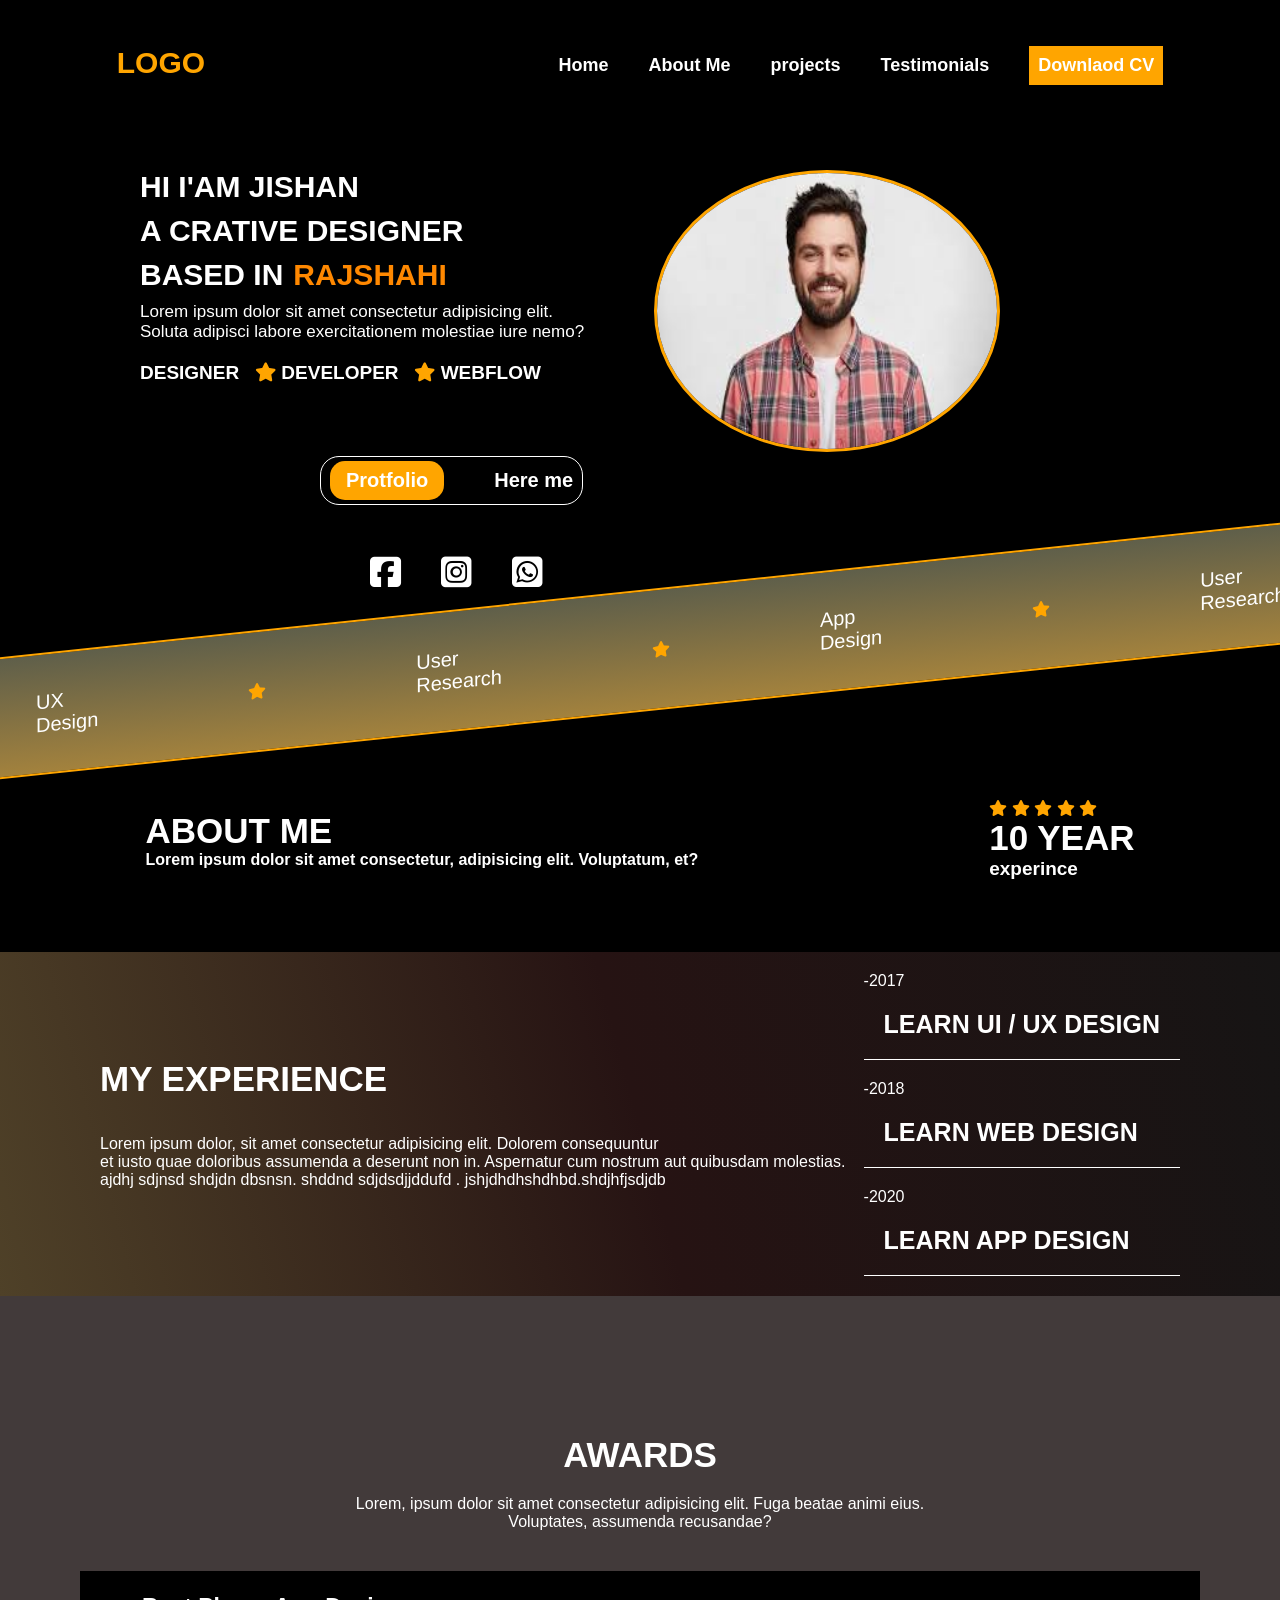
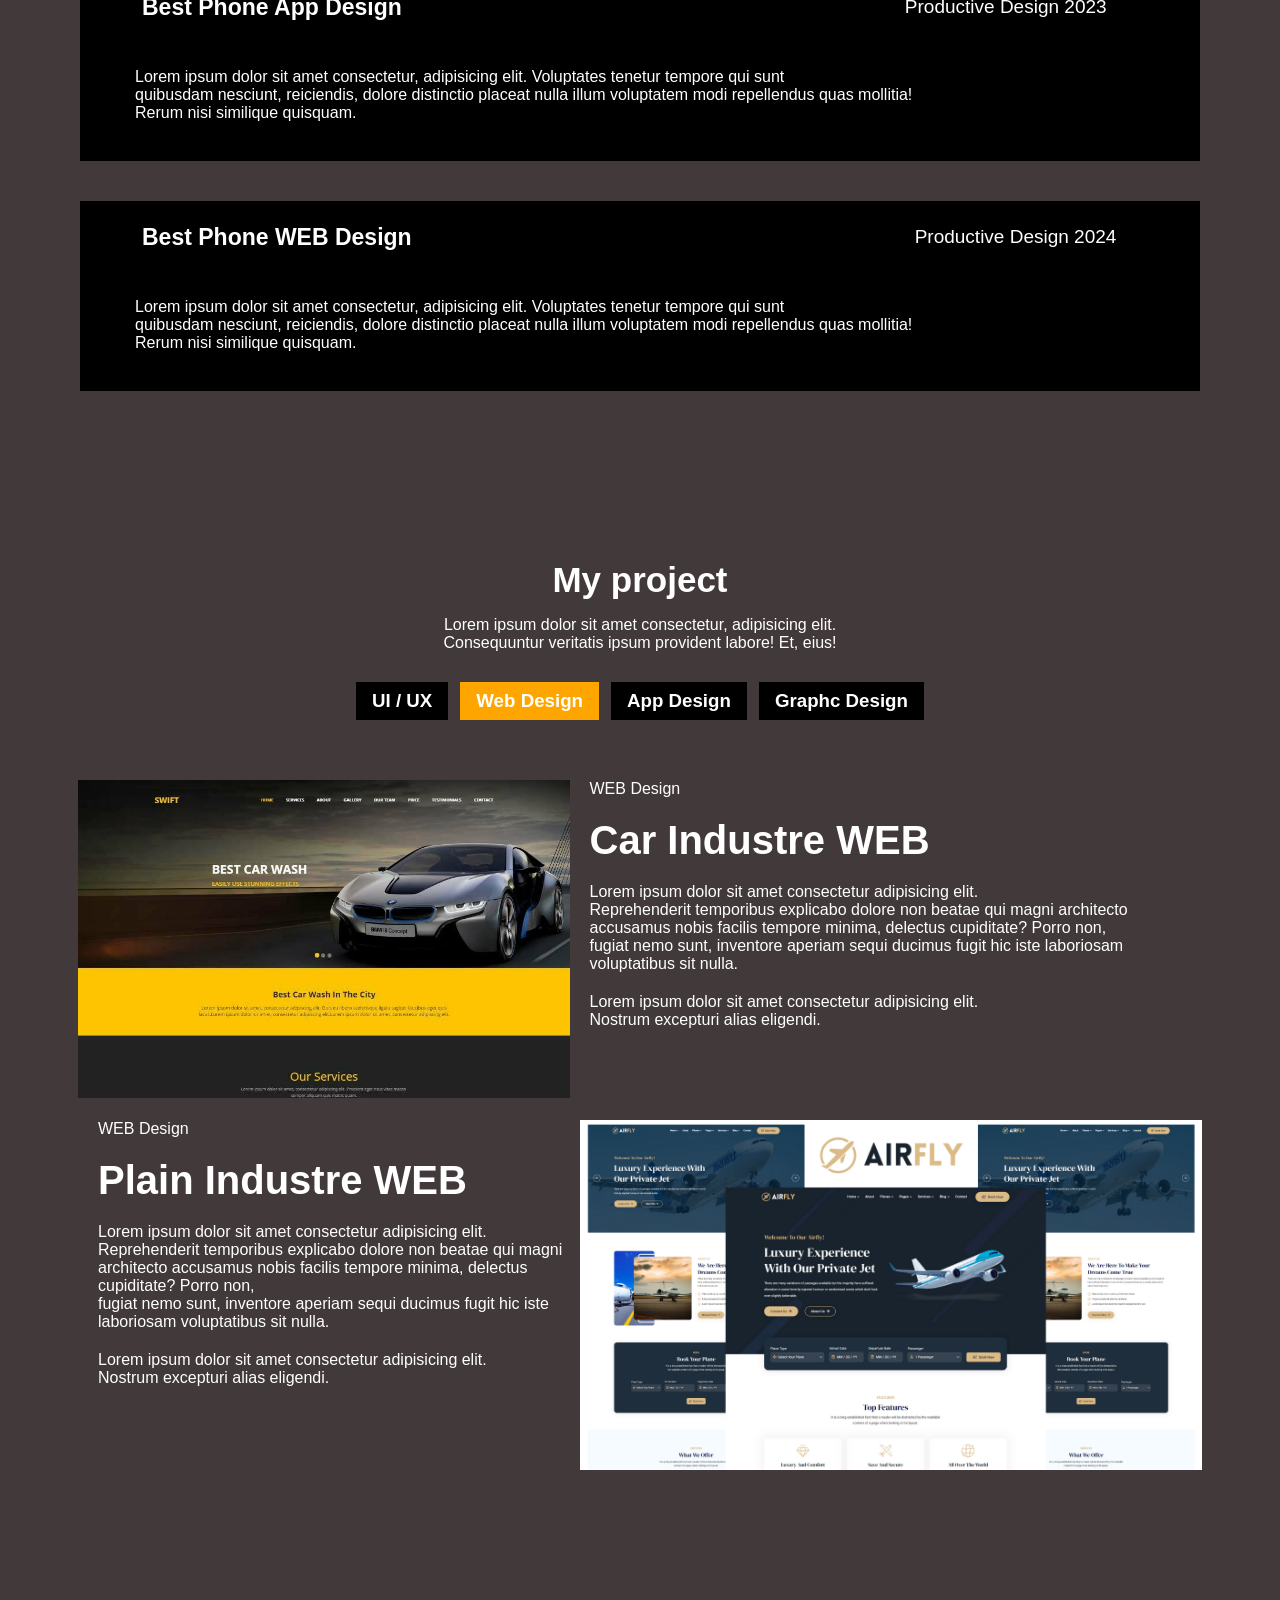
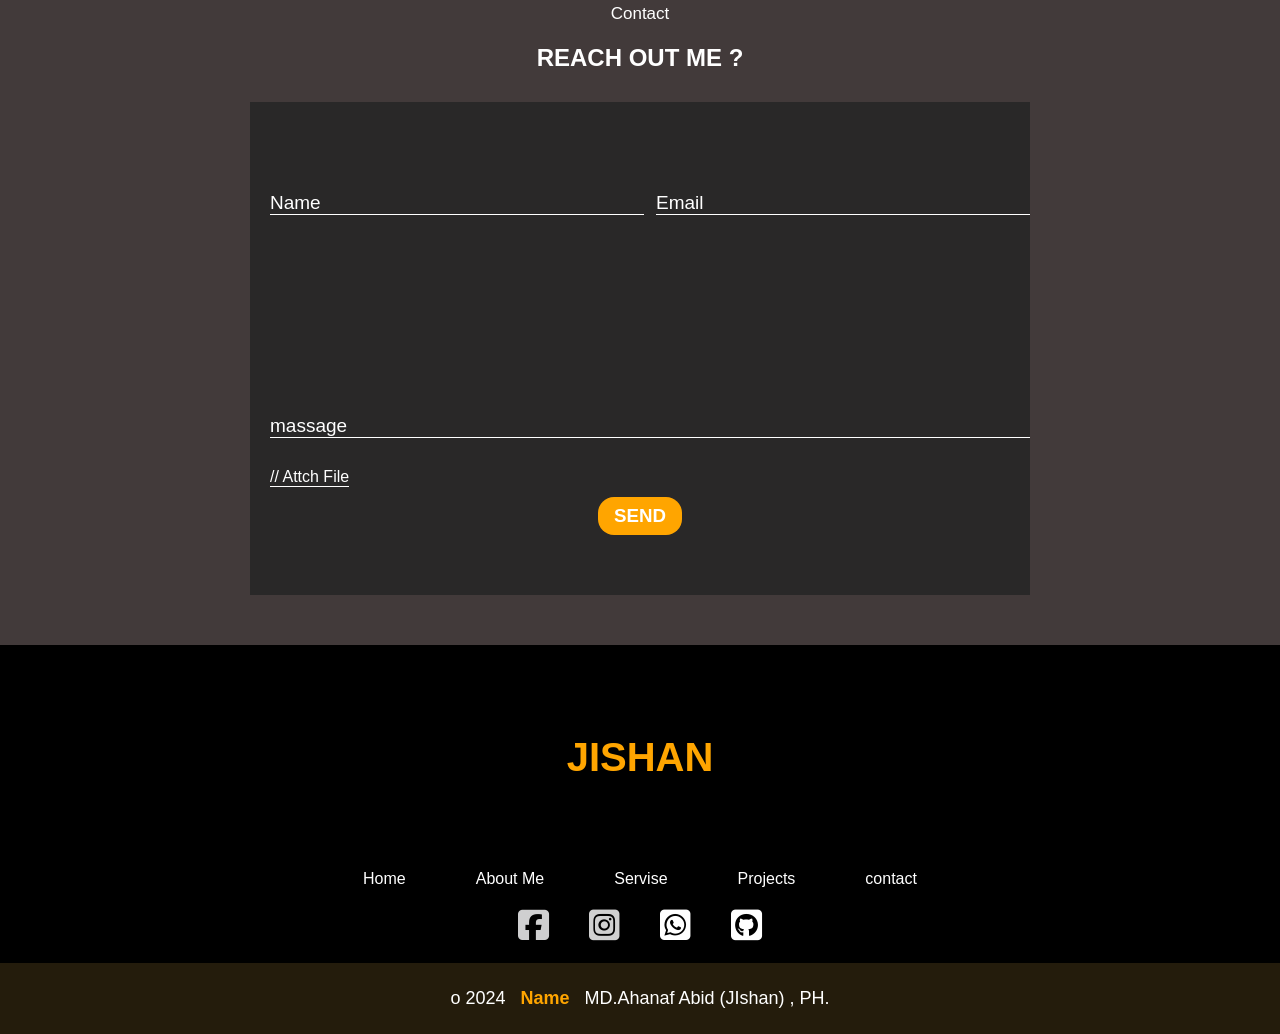
==== assignment.html @ e11bf835 "first commit" ====
<!DOCTYPE html>
<html lang="en">
<head>
    <meta charset="UTF-8">
    <meta name="viewport" content="width=device-width, initial-scale=1.0">
    <title>Jishan</title>
    <link rel="stylesheet" href="assignment.css">
    <link rel="stylesheet" href="https://cdnjs.cloudflare.com/ajax/libs/font-awesome/6.5.2/css/all.min.css" integrity="sha512-SnH5WK+bZxgPHs44uWIX+LLJAJ9/2PkPKZ5QiAj6Ta86w+fsb2TkcmfRyVX3pBnMFcV7oQPJkl9QevSCWr3W6A==" crossorigin="anonymous" referrerpolicy="no-referrer" />
    <link rel="stylesheet" href="https://cdnjs.cloudflare.com/ajax/libs/font-awesome/6.5.2/css/all.min.css" integrity="sha512-SnH5WK+bZxgPHs44uWIX+LLJAJ9/2PkPKZ5QiAj6Ta86w+fsb2TkcmfRyVX3pBnMFcV7oQPJkl9QevSCWr3W6A==" crossorigin="anonymous" referrerpolicy="no-referrer" />
</head>
<body>
<!-- stard -->
<header> 


<div class="header_container">

    <nav class="navbar_section">
        <div class="nav_container">
            <h3 style="margin-right: 120px;">LOGO</h3>

            <div class="without_logo">
                <h4>Home</h4>
            <h4>About Me</h4>
            <h4>projects</h4>
            <h4>Testimonials</h4>
            <h4 class="button">Downlaod CV</h4>
            </div>
        </div>
    </nav>

<section class="banner_section">


    <div class="banner_title_and_img_container">


        <div class="texts_img_flex">

<div class="texts">


    <div class="head_title">
        <h3>hi i'am   jishan </h3>
        <h3> a  crative   designer </h3>

        
    <div style="display: flex; gap: 10px;">
        <h3>BASED IN</h3>
        <h3 style="color: rgb(255, 136, 0);">RAJSHAHI</h3>

    </div>

    </div>


        <p>Lorem ipsum dolor sit amet consectetur adipisicing elit. <br> Soluta adipisci labore exercitationem molestiae iure nemo?</p>

        <div class="banner_skills">
            <h3>designer &nbsp;  <i style="color: orange;" class="fa-solid fa-star"></i> developer &nbsp;  <i style="color: orange;" class="fa-solid fa-star"></i> webflow</h3>
        </div>

</div>
    


<div class="image">
    <img src="./image/man.jpg" alt="">
</div>


        </div>




    <div class="banner_buttol">
        <h4 style="padding: 8px 16px; background-color: orange; border-radius: 15px;">Protfolio</h4>
        <h4>Here me</h4>
    </div>

    <div class="banner_icons">
        <i style="color: rgb(255, 255, 255); font-size:35px;" class="fa-brands fa-square-facebook"></i>
        <i style="color: rgb(255, 255, 255); font-size:35px;" class="fa-brands fa-square-instagram"></i>
        <i style="color:rgb(255, 255, 255); font-size:35px;" class="fa-brands fa-square-whatsapp"></i>
    </div>

</div>


    <div class="roted">
        <p>UX Design </p>
        <i style="color: orange;" class="fa-solid fa-star"></i>
        <p> User Research  </p>
        <i style="color: orange;" class="fa-solid fa-star"></i>
        <p>App Design </p>
        <i style="color: orange;" class="fa-solid fa-star"></i>
        <p> User Research  </p>
        
    </div>

    <div class="about_me_container">
        <div class="about_text">
            <h3 style="font-size: 35px;">ABOUT ME</h3>
            <p>Lorem ipsum dolor sit amet consectetur, adipisicing elit. Voluptatum, et?</p>
        </div>
        <div class="logos">
            <i style="color: orange;" class="fa-solid fa-star"></i>
            <i style="color: orange;" class="fa-solid fa-star"></i>
            <i style="color: orange;" class="fa-solid fa-star"></i>
            <i style="color: orange;" class="fa-solid fa-star"></i>
            <i style="color: orange;" class="fa-solid fa-star"></i>
            <h3 class="for_call_screen" style="font-size: 35px;">10 YEAR </h3>
            <p class="for_call_screen" style="font-size: 19px;">experince</p>
        </div>
    </div>
</section>



</header>
<!-- end -->


<!-- start -->
<main>

    <section class="experience_">
        <div class="my_experience_container">

            <div class="experience_text">
                <h2 style="font-size: 35px;">MY EXPERIENCE</h2>
                <br>
                <br>
                <p>Lorem ipsum dolor, sit amet consectetur adipisicing elit. Dolorem consequuntur <br> et iusto quae doloribus assumenda a deserunt non in. Aspernatur cum nostrum aut quibusdam molestias. <br> ajdhj sdjnsd shdjdn dbsnsn. shddnd sdjdsdjjddufd . jshjdhdhshdhbd.shdjhfjsdjdb</p>
            </div>
    
                <div class="yexrs">
                    <p>-2017</p>
                    <h3>LEARN UI / UX DESIGN</h3>
                    <p style=" border-bottom:1px solid white ;"></p>
                    <p>-2018  </p>
                    <h3>LEARN WEB DESIGN</h3>
                    <p style=" border-bottom:1px solid white ;"></p>
                    <p>-2020</p>
                    <h3>LEARN APP DESIGN</h3>
                    <p style=" border-bottom:1px solid white ;"></p>
                </div>
    
        </div>
    </section>

    <section class="award_container">
        <div class="awards">
            <h2 style="font-size: 35px;">AWARDS</h2>
            <p>Lorem, ipsum dolor sit amet consectetur adipisicing elit. Fuga beatae animi eius. <br> Voluptates, assumenda recusandae?</p>
        </div>

        <div class="award">
            <div class="award_text" style="display: flex;gap: 40%; align-items: center;">
                <h4 style="margin-left: 62px; font-size: 23px; ">Best Phone App Design</h4>
                <p style="font-size: 19px;">Productive Design 2023</p>
            </div>
            <p>Lorem ipsum dolor sit amet consectetur, adipisicing elit. Voluptates tenetur tempore qui sunt <br> quibusdam nesciunt, reiciendis, dolore distinctio placeat nulla illum voluptatem modi repellendus quas mollitia! <br> Rerum nisi similique quisquam.</p>
        </div>

        <div class="award">
            <div style="display: flex;gap: 40%; align-items: center;">
                <h4 style="margin-left: 62px; font-size: 23px;">Best Phone WEB Design</h4>
                <p style="font-size: 19px;">Productive Design 2024</p>
            </div>
            <p>Lorem ipsum dolor sit amet consectetur, adipisicing elit. Voluptates tenetur tempore qui sunt <br> quibusdam nesciunt, reiciendis, dolore distinctio placeat nulla illum voluptatem modi repellendus quas mollitia! <br> Rerum nisi similique quisquam.</p>
        </div>

        
    </section>


    <section class="projects">

        <div class="projects_title">
            <h2>My project</h2>
            <p>Lorem ipsum dolor sit amet consectetur, adipisicing elit. <br> Consequuntur veritatis ipsum provident labore! Et, eius!</p>
        </div>
        <div class="buttons">
            <h3>UI / UX</h3>
            <h3 style="background-color: orange;">Web Design</h3>
            <h3>App Design</h3>
            <h3>Graphc Design</h3>
            
        </div>



        <section class="projects_with_img_container">
            

        <div class="img_title">

            <div class="img_">
                <img src="./image/web_car.jpg" alt="">
            </div>
            <div class="text_">
                <p>WEB Design</p>
            <h2>Car Industre WEB</h2>
            <p>Lorem ipsum dolor sit amet consectetur adipisicing elit. <br> Reprehenderit temporibus explicabo dolore non beatae qui magni architecto accusamus nobis facilis tempore minima, delectus cupiditate? Porro non, <br> fugiat nemo sunt, inventore aperiam sequi ducimus fugit hic iste laboriosam voluptatibus sit nulla.</p> <p>Lorem ipsum dolor sit amet consectetur adipisicing elit. <br> Nostrum excepturi alias eligendi.</p>
            </div>
        </div>
<br>


        <div class="img_title">

           
            <div class="text_">
                <p>WEB Design</p>
            <h2>Plain Industre WEB</h2>
            <p>Lorem ipsum dolor sit amet consectetur adipisicing elit. <br> Reprehenderit temporibus explicabo dolore non beatae qui magni architecto accusamus nobis facilis tempore minima, delectus cupiditate? Porro non, <br> fugiat nemo sunt, inventore aperiam sequi ducimus fugit hic iste laboriosam voluptatibus sit nulla.</p> <p>Lorem ipsum dolor sit amet consectetur adipisicing elit. <br> Nostrum excepturi alias eligendi.</p>
            </div>

            <div class="img_">
                <img src="./image/web_plane.webp" alt="">
            </div>
        </div>
        </section>


  

            <section style="padding-bottom: 50px;" class="input_container">
                <div class="contact">
                    <p style="font-size: 17px;">Contact</p>
                    <h2>REACH OUT ME ?</h2>
                </div>

               <div class="full_input_container">

                <div class="input_box">
                    <div class="name">
                        <p>Name</p>
                    </div>
                    <div class="email">
                        <p>Email</p>
                    </div>
                </div>
                <div class="massage">
                    <p>massage</p>
                </div>
                <p style="margin-left: 20px; padding-top: 30px; border-bottom: 1px solid white; width: fit-content;">// Attch File</p>
                
                <div class="send_container">
                    <h3 class="send_button">SEND</h3>
                </div>

               </div>
                    
            </section>


    </section>

</main>
<!-- end -->

<!-- start -->
<footer class="footer_items_container">
    <div class="up_footer">
        <h1 style="font-size: 40px;" class="name_">JISHAN</h1>

        <div class="items">
            <p>Home</p>
            <p>About Me</p>
            <p>Servise</p>
            <p>Projects</p>
            <p>contact</p>
        </div>
        <div class="icons_container">
            <i style="color: rgba(254, 254, 255, 0.815); font-size:35px;" class="fa-brands fa-square-facebook"></i>
            <i style="color: rgba(255, 255, 255, 0.815); font-size:35px;" class="fa-brands fa-square-instagram"></i>
            <i style="color:#ffffff; font-size:35px;" class="fa-brands fa-square-whatsapp"></i>
            <i style="color:#ffffff; font-size:35px;" class="fa-brands fa-square-github"></i>
        </div>
        <div class="bottom_footer_container">
        <p>o 2024</p>
        <p class="name_">Name</p>
        <p>MD.Ahanaf Abid (JIshan) , PH.</p>
        </div>
    </div>
</footer>
<!-- end -->
</body>
</html>
---- assignment.css ----
*{
    padding: 0px;
    margin: 0px;
    color: white;
    font-family: 'Segoe UI', Tahoma, Geneva, Verdana, sans-serif;
}
body{
    width: 100%;
}

.header_container{
    background: rgb(0, 0, 0);
    height: 100%;
    padding-bottom: 72px;
}


/* nave bar start */
.nav_container{
    display: flex;
    justify-content: space-around;
    padding-top:46px;  
    /* margin-right: 120px; */
    font-size: 18px;

}
.without_logo{
    display: flex;
    gap: 40px;
    align-items: center;
}
.nav_container h3{
    color: orange;
    font-size: 30px;
    font-weight: 900;

}
.button{
    background-color: orange;
    color: white;
    padding:9px;
}
/* nave bar compleat */

/* start banner */
.banner_title_and_img_container{
    margin-top: 85px;
    margin-left: 140px;
    text-align: start;

}
.head_title{
    display: flex;
    flex-direction: column;
    gap: 10px;
}
.banner_title_and_img_container h3{
     text-transform: uppercase;
    font-size: 30px;
}
.banner_title_and_img_container p{
    margin-top: 10px;
    font-size: 17px;
}
.texts_img_flex{
    display: flex;
    justify-content: space-between;
}
.image img{
    margin-right: 280px;
    height: 276px;
    width: 340px;
    border-radius: 50%;
    border: 3px solid orange;
}
.banner_skills h3{
    font-size: 19px;
    margin-top: 20px;
}
.banner_buttol{
    display: flex;
    gap: 50px;
    margin-left: 180px;
    font-size: 20px;
    padding: 4px 9px;
    border: 1px solid rgb(255, 255, 255);
    border-radius: 19px;
    width: fit-content;
    align-items: center;
    /* justify-content: start; */
}
.banner_icons {
    display: flex;
    flex-direction: row;
    gap: 40px;
    margin-top: 50px;
    margin-left: 230px;
}

.roted{
    margin-top: 0px;
    display: flex;
    justify-content: space-between;
    gap: 140px;
    padding: 26px;
    border-top: 2px solid orange;
    border-bottom: 2px solid orange;
    background: linear-gradient(rgb(95, 95, 74), rgb(163, 130, 61));
    align-items: center;
    transform: skewY(-186deg);
}
.roted p{
    font-size: 20px;
    padding: 10px 10px;
}
.about_me_container{
    margin-top: 88px;
    align-items: center;
    display: flex;
    justify-content: space-around;
    font-weight: bolder;
}
/* end banner */



/* start */
.my_experience_container{
    height: 100%;
    background: linear-gradient(255deg,rgb(22, 20, 20),rgb(38, 19, 19), rgb(79, 65, 40));
    padding: 20px 100px;
    display: flex;
    justify-content: space-between;
    align-items: center;
}
.yexrs{
    display: flex;
    flex-direction: column;
    gap: 20px;
}
.yexrs h3{
    padding: 0px 20px;
    font-size: 25px;
}
/* end */


/* start */
.award_container{
    padding: 19px 80px;
    background:  rgb(66, 58, 58);
}

.awards{
    text-align: center;
    align-items: center;
}
.awards h2{
    font-size: 20px;
    margin-top: 100px ;
    padding: 20px;
}
.award{
    background-color:rgb(0, 0, 0); 
    height: 190px;
    margin-top: 40px;
}
.award p{
    margin: 25px 55px;

}
/* end */


/* stard */

.projects{
    height: 100%;
    background: rgb(66, 58, 58);
}
.projects_title{
    text-align: center;
    padding-top:150px ;
}
.projects_title h2{
    font-size: 35px;
    padding-bottom: 16px;
}
.buttons{
    display: flex;
    padding: 30px;
    justify-content: center;
    align-items: center;
    gap: 12px;
}
.buttons h3{
    padding: 8px 16px;
    background-color: black;
    
}
.projects_with_img_container{
    padding: 30px 78px;
}
.img_title{
    display: flex;
    /* align-items: center; */
}
.img_ img{
    width: 100%;
}
.text_{
    display: flex;
    /* justify-content: start; */
    flex-direction: column;
    margin-left: 20px;
    gap: 20px;
}
.text_ h2{
    font-size: 40px;
}
/* end */



/* start */
.contact{
    text-align: center;
    padding-top: 100px;
    display: flex;
    flex-direction: column;
    gap: 20px;
}
.full_input_container{
    margin: 0px 250px;
    padding-bottom:  60px;
    background-color: rgb(41, 40, 40);
}
.input_box{
    margin-top: 30px;
    padding-top: 90px;
  
    height: 100%;
    /* width: 100%; */
    text-align: center;
    display: flex;
    justify-content: space-between;
    justify-content: center;
    gap: 12px;
}
.name{
    font-size:19px ;
    margin-left: 20px;
    width: 50%;
    margin-bottom: 200px;
    border-bottom: 1px solid white;
    display: flex;
    justify-content: space-between;
}
.email{
    font-size:19px ;
    width: 50%;
    margin-bottom: 200px;
    border-bottom: 1px solid white;
    display: flex;
    justify-content: space-between;
}
.massage{
    font-size:19px ;
    text-align: center;
    display: flex;
    margin-left: 20px;
    border-bottom: 1px solid white;
}
.send_container{
    margin-top: 10px;
    display: flex;
    justify-content: center;
}
.send_button{
    padding: 8px 16px;
    background: orange;
    border-radius: 16px;
}
/* end */


/* start */
.footer_items_container{
    height: 100%;
    background: black;
}
.up_footer h1{
    text-align: center;
    padding: 90px;
}
.items{
    display: flex;
    justify-content: center;
    gap: 70px;
}
.icons_container{
    padding: 20px;
    display: flex;
    justify-content: center;
    gap: 40px;
}
.bottom_footer_container{
    background-color: rgb(36, 28, 12);
    padding: 25px;
    display: flex;
    justify-content: center;
    gap: 15px;

}
.name_{
    color: orange;
    font-size: 19px;
    font-weight: bolder;
}
.bottom_footer_container p{
    font-size: 18px;
}
/* end */









/* for phone */

@media only screen and (min-width:200px) and (max-width:611px){
    *{
        font-family: none;
    }
    
    body{
        width: 100%;
    }
    .header_container{
        justify-content: center;
    }
    .without_logo{
        /* display: none; */
        gap: 20px;
    }
    .button{
        padding: 3px 3px;
    }
    .nav_container h3{
      display: none;
    }
    .banner_title_and_img_container{
        margin-left: 100px;
    }
    .head_title h3{
        font-size: 25px;
    }
    .image img{
        width: fit-content;
        height: fit-content;
    }
    .texts_img_flex{
        flex-direction: column;
        /* align-items: center; */
    }
    .banner_buttol{
        margin: 0px;
    }
    .banner_icons{
        margin-left: 40px;
    }
    .roted{
        display: none;
    }
    .about_me_container{
        flex-direction: column;
        text-align: center;
        gap: 45px;
    }
    .about_text{
        font-size: 20px;
    }
    .for_call_screen{
        font-size:27px ;
    }
    .my_experience_container{
        flex-direction: column;
        text-align: center;
        gap: 52px;

    }
    .award_container{
        padding: 0px 0px;
    }
    .award_text{
        gap: 0px;
        margin-top: 0px;

    }
    .award{
        font-size: inherit;
        padding: 50% 0%;
    }
    .awards h2{
        margin-top: 0px;
    }
    .buttons{
        font-size: 15px;
    }
    .projects_with_img_container{
        padding-left: 40px;
        padding-right: 40px;
    }
    .text_ h2{
        font-size: 27px;
    }
    .full_input_container{
        margin: 0px 0px;
    }
    .up_footer h1{
        padding-top: 100px;
    }
    .items{
        flex-direction: column;
        text-align: center;
        gap: 12px;
    }
    .items{
        gap: 20;
        font-size: 23px;
    }



}
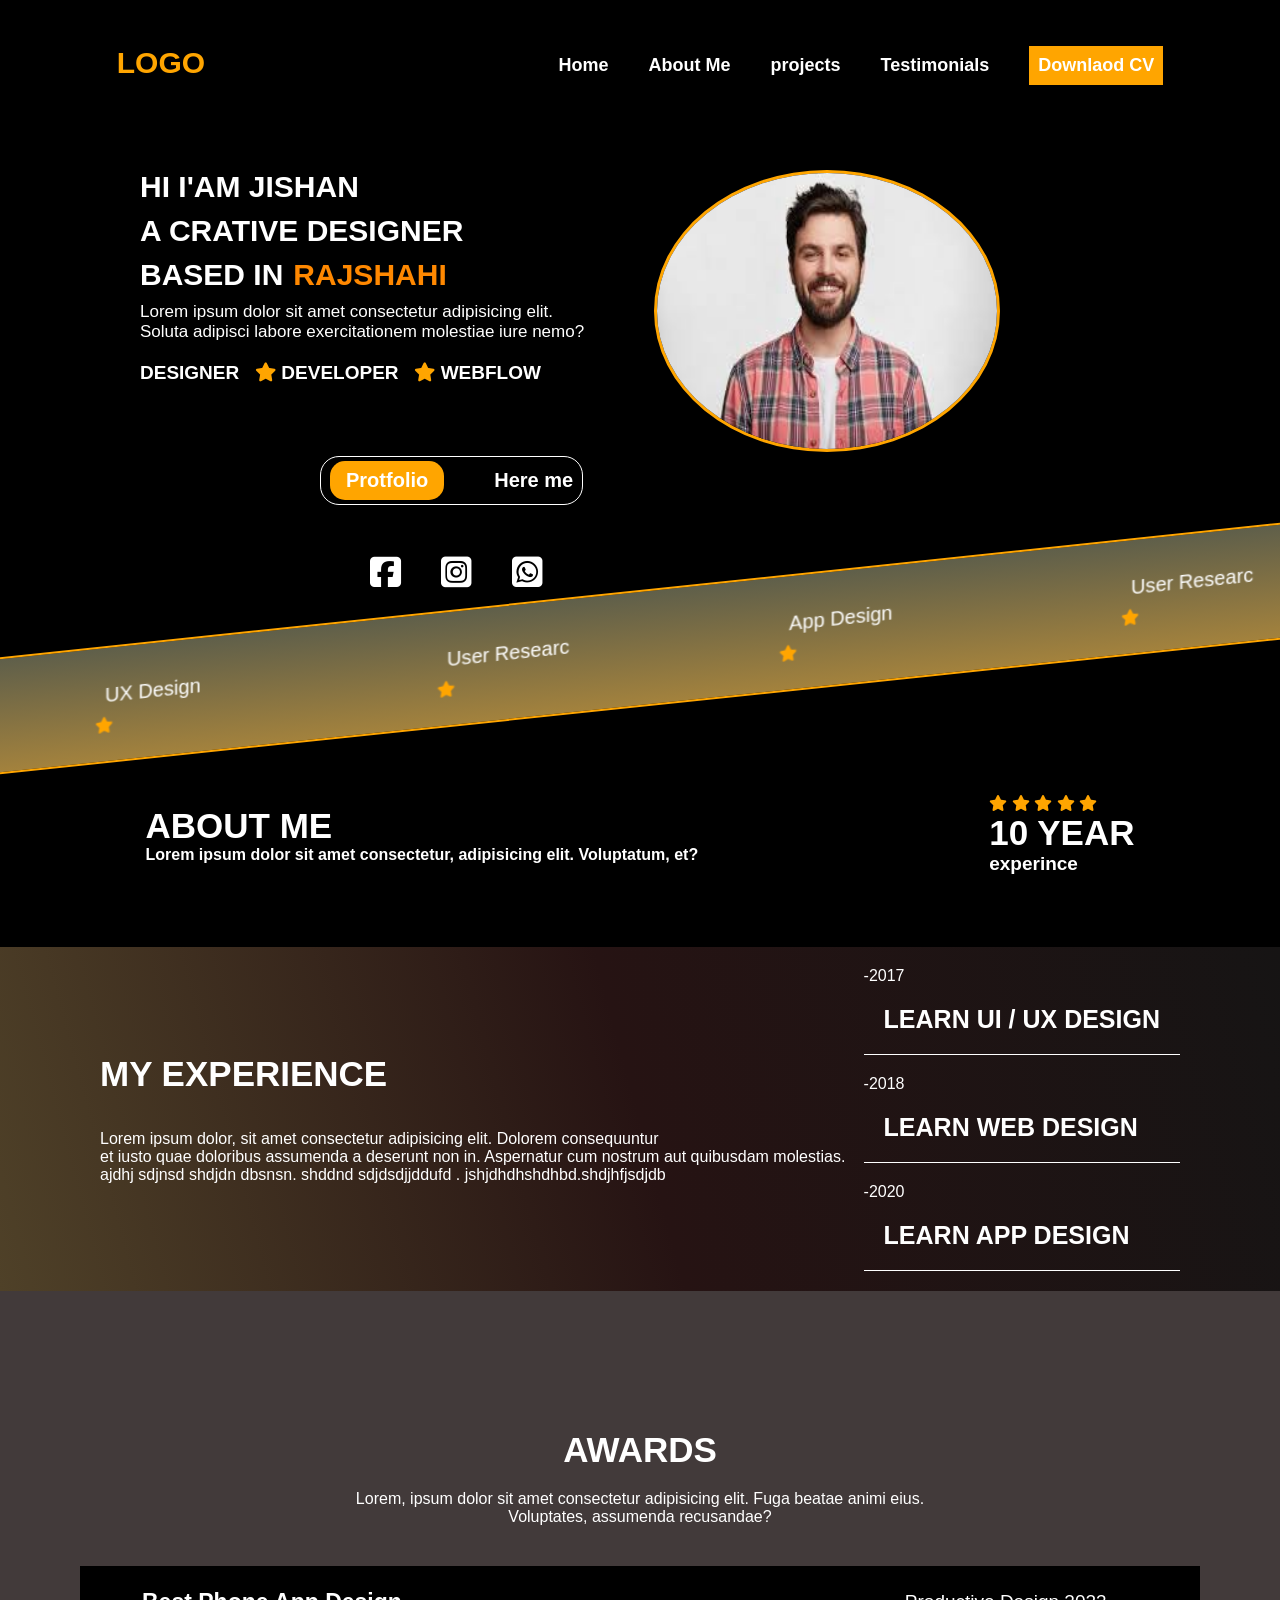
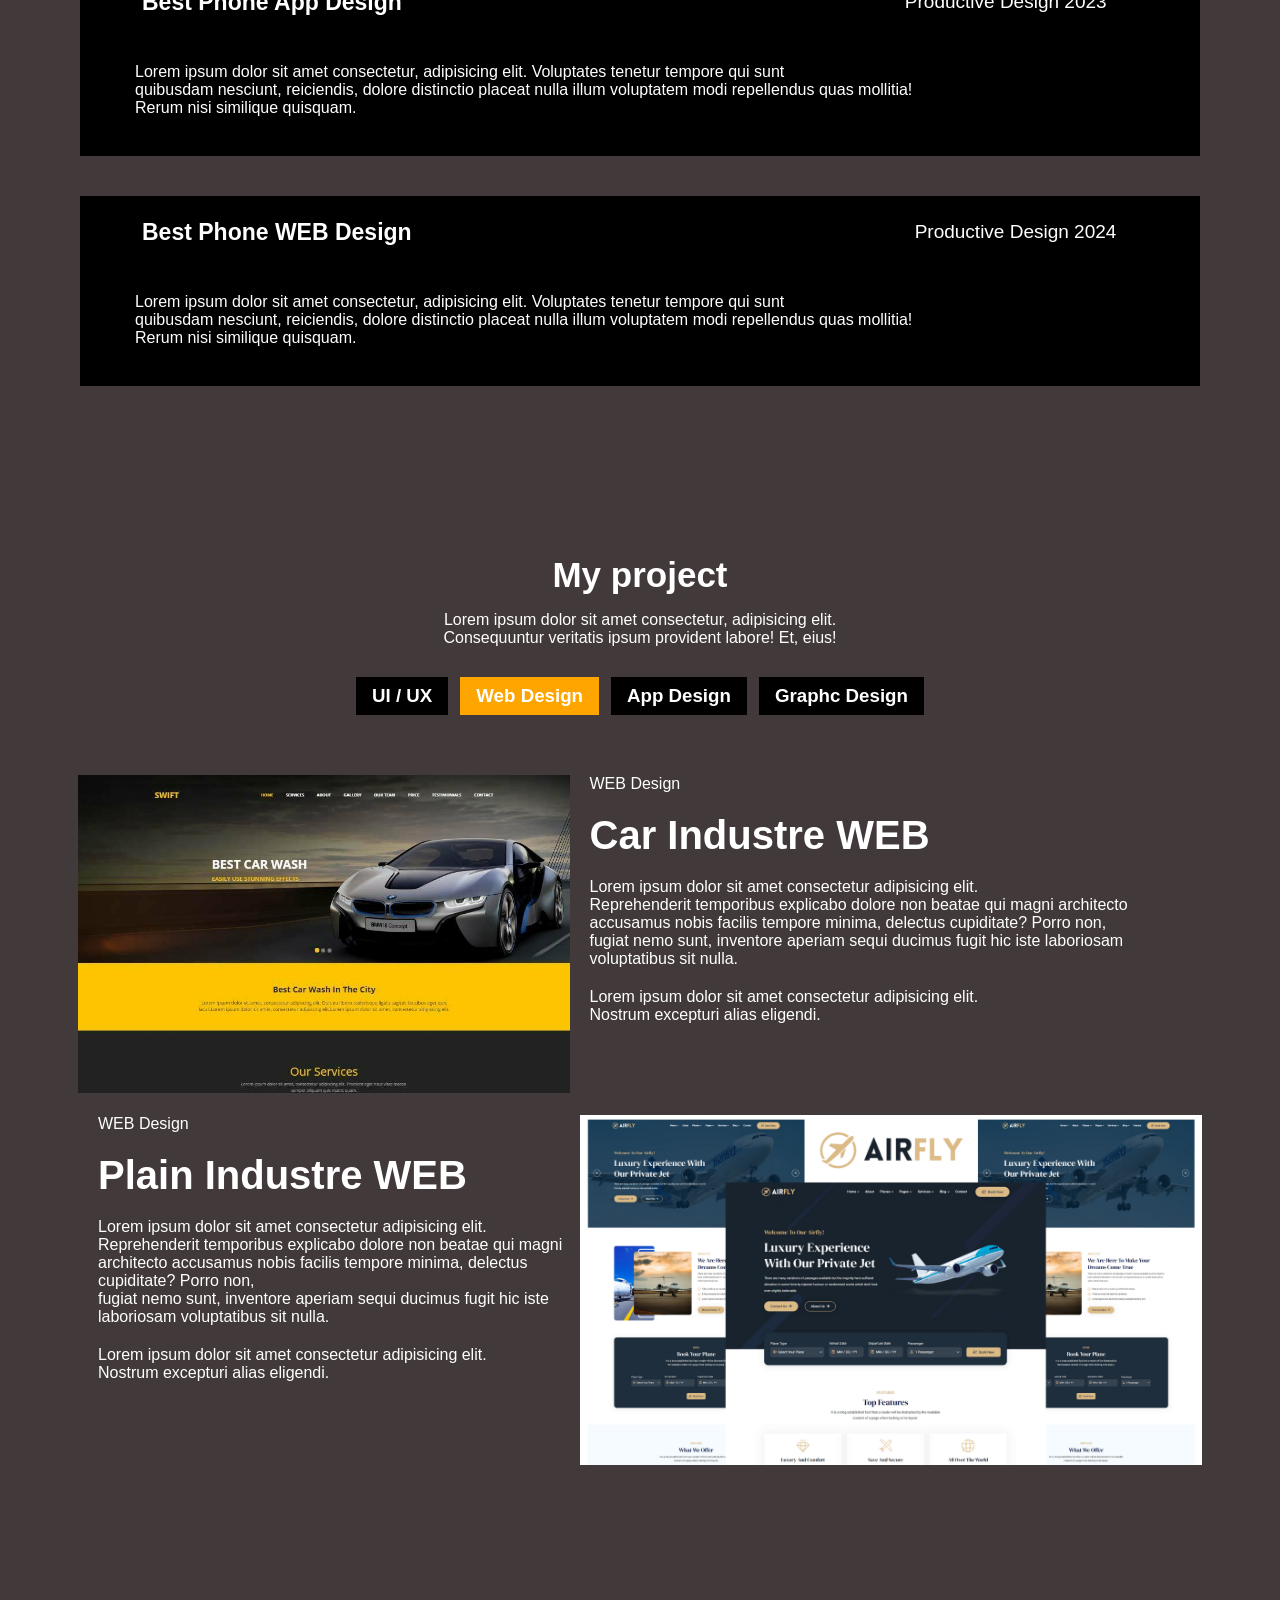
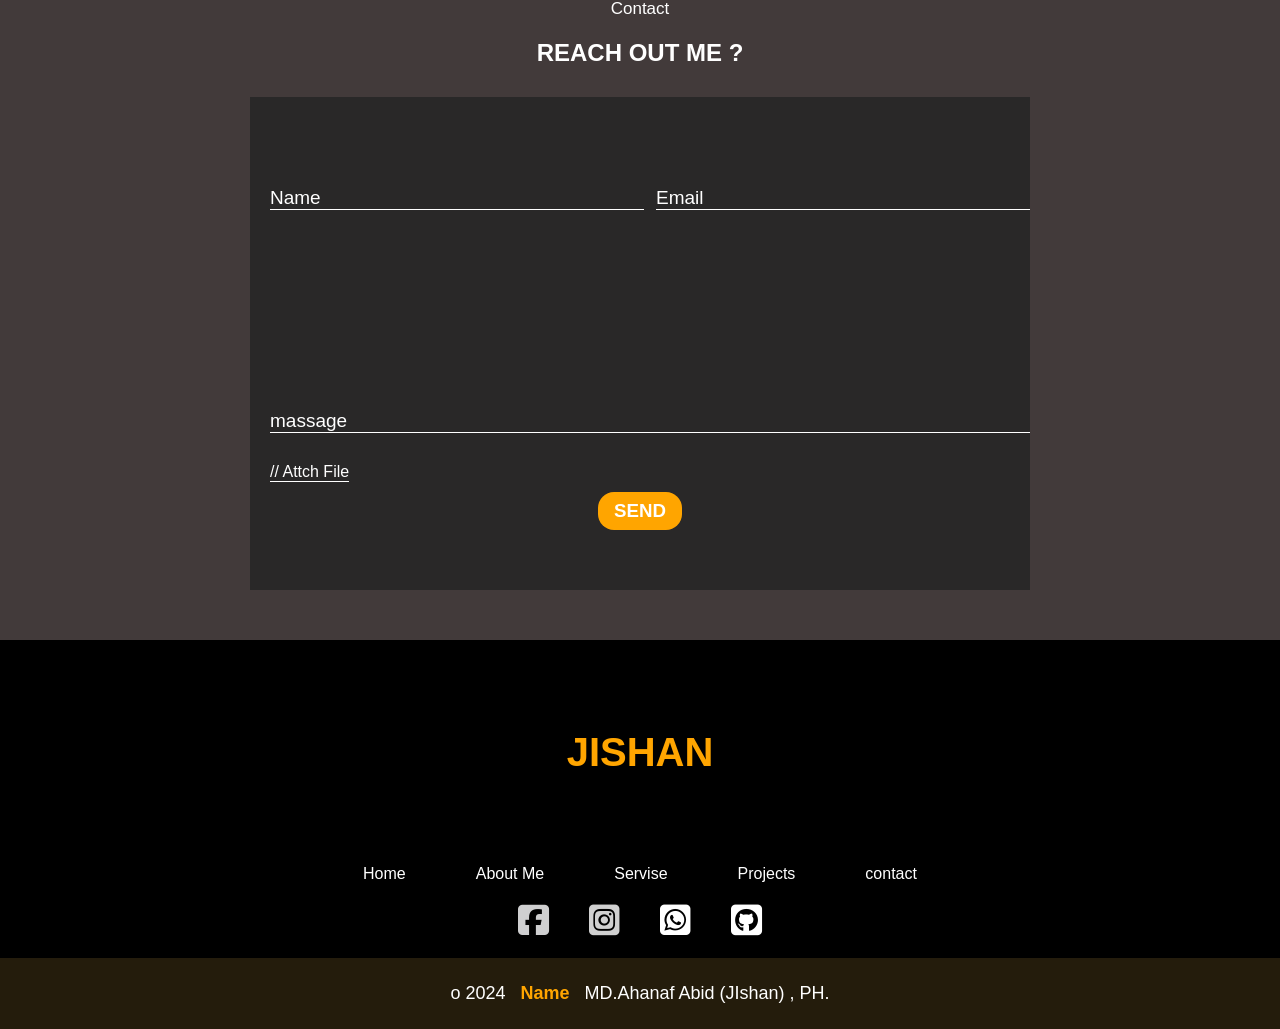
==== commit 08f7b073: "my assignment web" ====
--- a/assignment.html
+++ b/assignment.html
@@ -89,14 +89,22 @@
 
 
     <div class="roted">
+    <MARquee>
         <p>UX Design </p>
         <i style="color: orange;" class="fa-solid fa-star"></i>
+    </MARquee>
+    <MARquee>
         <p> User Research  </p>
         <i style="color: orange;" class="fa-solid fa-star"></i>
+    </MARquee>
+    <MARquee>
         <p>App Design </p>
         <i style="color: orange;" class="fa-solid fa-star"></i>
+    </MARquee>
+    <MARquee>
         <p> User Research  </p>
-        
+        <i style="color: orange;" class="fa-solid fa-star"></i>
+    </MARquee>    
     </div>
 
     <div class="about_me_container">
